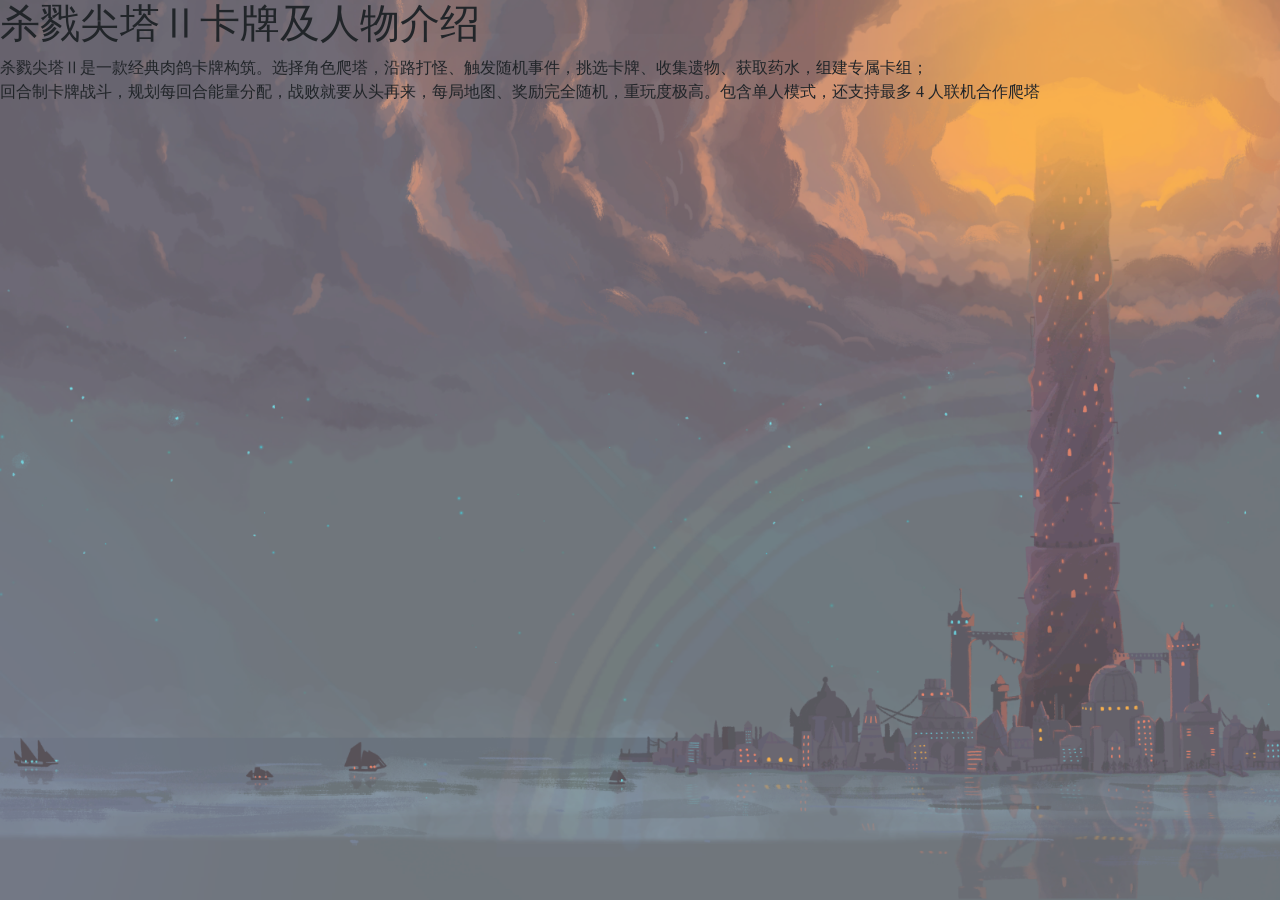
==== final-exame/index.html @ b0783c68 "框架搭建" ====
<!DOCTYPE html>
<html lang="zh-CN">
  <head>
    <meta charset="UTF-8">
    <meta name="viewport" content="width=device-width, initial-scale=1.0">
    <title>杀戮尖塔Ⅱ卡牌及人物介绍</title>
    <link href="libs/bootstrap.min.css" rel="stylesheet">
    <link href="style.css" rel="stylesheet">
  </head>
  <body>
      <div class="kira-background"></div>
      <h1>杀戮尖塔Ⅱ卡牌及人物介绍</h1>
      <p>杀戮尖塔Ⅱ是一款经典肉鸽卡牌构筑。选择角色爬塔，沿路打怪、触发随机事件，挑选卡牌、收集遗物、获取药水，组建专属卡组；<br>回合制卡牌战斗，规划每回合能量分配，战败就要从头再来，每局地图、奖励完全随机，重玩度极高。包含单人模式，还支持最多 4 人联机合作爬塔</p>
  </body>
</html>
---- final-exame/style.css ----
/* 自定义样式放在Bootstrap之后引入，保证可覆盖 */
body {
  font-family: "KaiTi", "楷体", "STKaiti", "KaiTi_GB2312", serif;
}

#usage-chart {
  background: #fff;
  border: 1px solid #dee2e6;
  border-radius: 8px;
  padding: 8px;
}

#room-list li {
  display: flex;
  justify-content: space-between;
  align-items: center;
  flex-wrap: wrap;
  gap: 4px;
}

/* 背景层: 固定全屏, 不随页面滚动 */
.kira-background {
  position: fixed;
  top: 0;
  left: 0;
  right: 0;
  bottom: 0;
  z-index: -1;
  background-image: url("images/qq20260307.png");
  background-position: center;
  background-size: cover;
  background-repeat: no-repeat;
  opacity: 0.75;
}

/* 内容层毛玻璃: 半透明白底 + 高斯模糊 */
.kira-content {
  background-color: rgba(255, 255, 255, 0.6);
  backdrop-filter: blur(5px);
  -webkit-backdrop-filter: blur(5px);
}

.kira-content .kira-main-content {
  background-color: transparent;
}
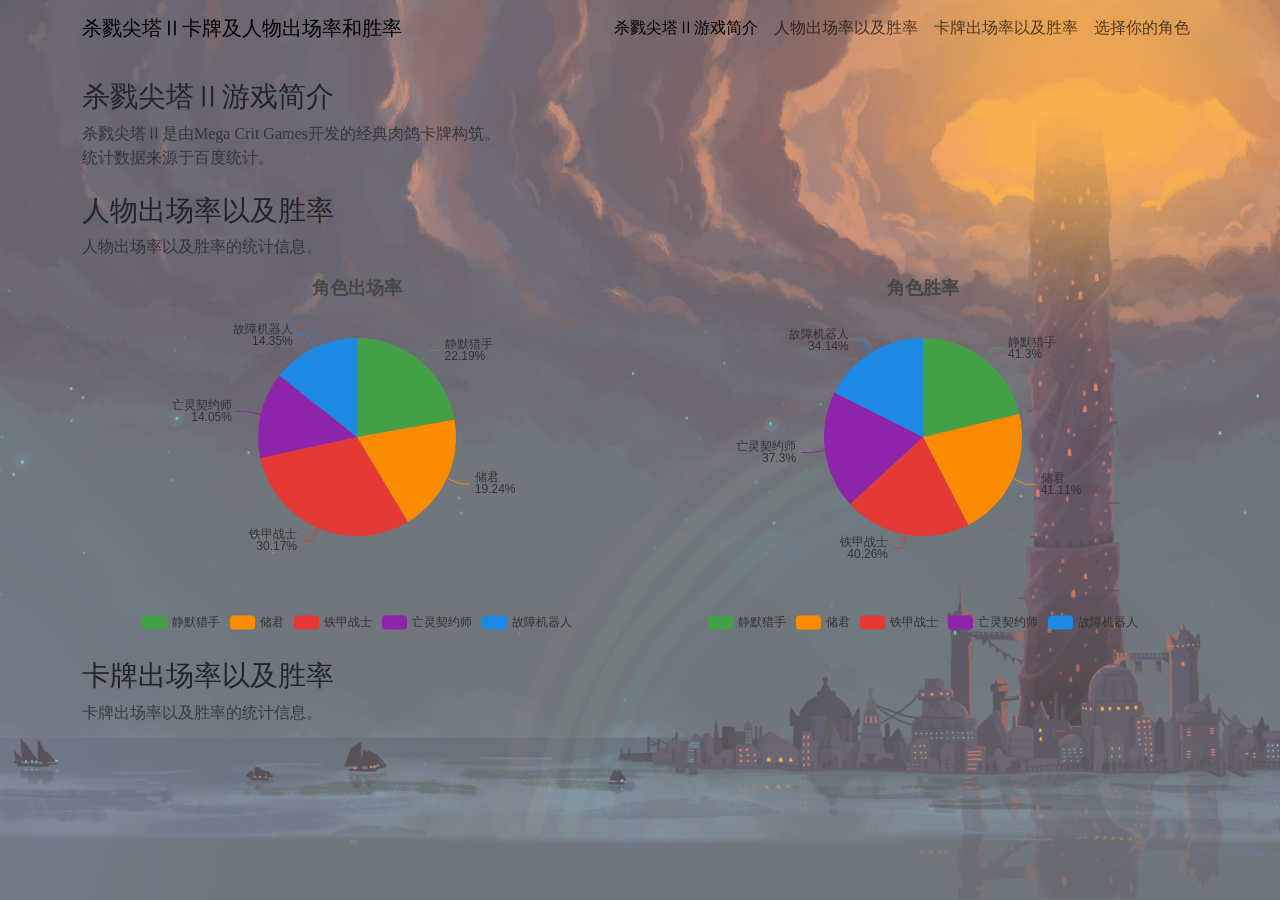
==== commit 68041958: "3D搭建" ====
--- a/final-exame/index.html
+++ b/final-exame/index.html
@@ -8,8 +8,48 @@
     <link href="style.css" rel="stylesheet">
   </head>
   <body>
-      <div class="kira-background"></div>
-      <h1>杀戮尖塔Ⅱ卡牌及人物介绍</h1>
-      <p>杀戮尖塔Ⅱ是一款经典肉鸽卡牌构筑。选择角色爬塔，沿路打怪、触发随机事件，挑选卡牌、收集遗物、获取药水，组建专属卡组；<br>回合制卡牌战斗，规划每回合能量分配，战败就要从头再来，每局地图、奖励完全随机，重玩度极高。包含单人模式，还支持最多 4 人联机合作爬塔</p>
+    <div class="kira-background"></div>
+    <nav class="navbar navbar-expand-md mb-4">
+        <div class="container">
+          <a class="navbar-brand" href="#home">杀戮尖塔Ⅱ卡牌及人物出场率和胜率</a>
+          <div class="navbar-nav ms-auto">
+            <a class="nav-link active" href="#home">杀戮尖塔Ⅱ游戏简介</a>
+            <a class="nav-link" href="#characters">人物出场率以及胜率</a>
+            <a class="nav-link" href="#cards">卡牌出场率以及胜率</a>
+            <a class="nav-link" href="three-d/scene.html">选择你的角色</a>
+          </div>
+        </div>
+      </nav>
+
+  <main class="container">
+    <section id="home" class="mt-4">
+      <h1 class="h3">杀戮尖塔Ⅱ游戏简介</h1>
+      <p class="text-muted">杀戮尖塔Ⅱ是由Mega Crit Games开发的经典肉鸽卡牌构筑。<br>统计数据来源于百度统计。</p>
+      <div class="row g-3" id="game-info"></div>
+    </section>
+    
+    <section id="characters" class="mt-4">
+      <h1 class="h3">人物出场率以及胜率</h1>
+      <p class="text-muted">人物出场率以及胜率的统计信息。</p>
+      <div class="row g-3">
+        <div class="col-12 col-md-6">
+          <div id="pickrate-chart" class="chart"></div>
+        </div>
+        <div class="col-12 col-md-6">
+          <div id="winrate-chart" class="chart"></div>
+        </div>
+      </div>
+    </section>
+
+    <section id="cards" class="mt-4">
+      <h1 class="h3">卡牌出场率以及胜率</h1>
+      <p class="text-muted">卡牌出场率以及胜率的统计信息。</p>
+      <div class="row g-3" id="card-info"></div>
+    </section>
+    
+  </main>
+
+  <script src="libs/echarts.min.js"></script>
+  <script src="app.js"></script>
   </body>
 </html>
--- a/final-exame/style.css
+++ b/final-exame/style.css
@@ -18,6 +18,12 @@
   gap: 4px;
 }
 
+/* ECharts 容器必须有明确高度, 否则图表无法渲染 */
+.chart {
+  width: 100%;
+  height: 360px;
+}
+
 /* 背景层: 固定全屏, 不随页面滚动 */
 .kira-background {
   position: fixed;
@@ -32,14 +38,3 @@
   background-repeat: no-repeat;
   opacity: 0.75;
 }
-
-/* 内容层毛玻璃: 半透明白底 + 高斯模糊 */
-.kira-content {
-  background-color: rgba(255, 255, 255, 0.6);
-  backdrop-filter: blur(5px);
-  -webkit-backdrop-filter: blur(5px);
-}
-
-.kira-content .kira-main-content {
-  background-color: transparent;
-}
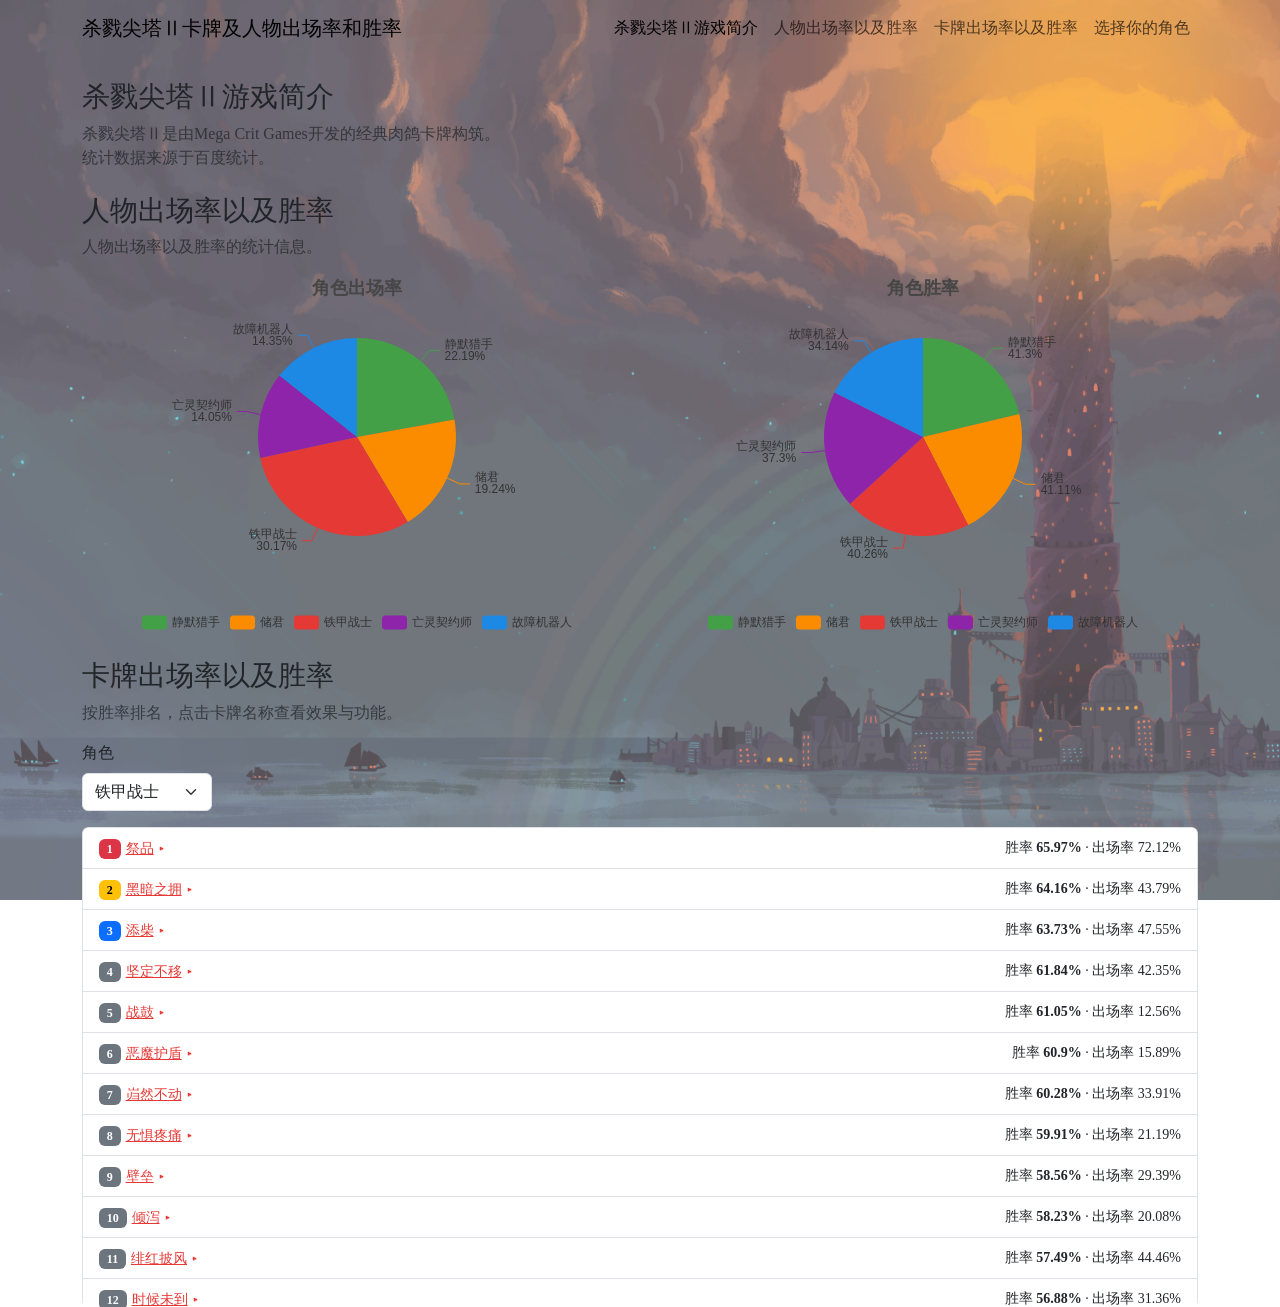
==== commit 86285075: "对3D代码进行优化，调整css，来调整格式" ====
--- a/final-exame/index.html
+++ b/final-exame/index.html
@@ -12,11 +12,17 @@
     <nav class="navbar navbar-expand-md mb-4">
         <div class="container">
           <a class="navbar-brand" href="#home">杀戮尖塔Ⅱ卡牌及人物出场率和胜率</a>
-          <div class="navbar-nav ms-auto">
-            <a class="nav-link active" href="#home">杀戮尖塔Ⅱ游戏简介</a>
-            <a class="nav-link" href="#characters">人物出场率以及胜率</a>
-            <a class="nav-link" href="#cards">卡牌出场率以及胜率</a>
-            <a class="nav-link" href="three-d/scene.html">选择你的角色</a>
+          <button class="navbar-toggler" type="button" data-bs-toggle="collapse" data-bs-target="#mainNav"
+                  aria-controls="mainNav" aria-expanded="false" aria-label="切换导航">
+            <span class="navbar-toggler-icon"></span>
+          </button>
+          <div class="collapse navbar-collapse" id="mainNav">
+            <div class="navbar-nav ms-auto">
+              <a class="nav-link active" href="#home">杀戮尖塔Ⅱ游戏简介</a>
+              <a class="nav-link" href="#characters">人物出场率以及胜率</a>
+              <a class="nav-link" href="#cards">卡牌出场率以及胜率</a>
+              <a class="nav-link" href="three-d/scene.html">选择你的角色</a>
+            </div>
           </div>
         </div>
       </nav>
@@ -43,12 +49,28 @@
 
     <section id="cards" class="mt-4">
       <h1 class="h3">卡牌出场率以及胜率</h1>
-      <p class="text-muted">卡牌出场率以及胜率的统计信息。</p>
-      <div class="row g-3" id="card-info"></div>
+      <p class="text-muted">按胜率排名，点击卡牌名称查看效果与功能。</p>
+      <div class="row g-2 mb-3">
+        <div class="col-auto">
+          <label for="character-filter" class="form-label">角色</label>
+          <select id="character-filter" class="form-select">
+            <option value="ironclad">铁甲战士</option>
+            <option value="silent">静默猎手</option>
+            <option value="regent">储君</option>
+            <option value="necrobinder">亡灵契约师</option>
+            <option value="defect">故障机器人</option>
+            <option value="ancient">先古之民</option>
+            <option value="colorless">无色牌</option>
+            <option value="other">其他卡牌</option>
+          </select>
+        </div>
+      </div>
+      <ul id="card-list" class="list-group"></ul>
     </section>
     
   </main>
 
+  <script src="libs/bootstrap.bundle.min.js"></script>
   <script src="libs/echarts.min.js"></script>
   <script src="app.js"></script>
   </body>
--- a/final-exame/style.css
+++ b/final-exame/style.css
@@ -24,6 +24,24 @@
   height: 360px;
 }
 
+/* 卡牌排名列表: 限制在固定高度的框内, 超出部分滚动查看 */
+#card-list {
+  max-height: 480px;
+  overflow-y: auto;
+}
+
+/* 卡牌名称后的展开指示箭头: Bootstrap 会在收起状态的触发按钮上保留 .collapsed */
+.card-name::after {
+  content: "▸";
+  display: inline-block;
+  margin-left: 4px;
+  transition: transform 0.2s;
+}
+
+.card-name:not(.collapsed)::after {
+  transform: rotate(90deg);
+}
+
 /* 背景层: 固定全屏, 不随页面滚动 */
 .kira-background {
   position: fixed;
